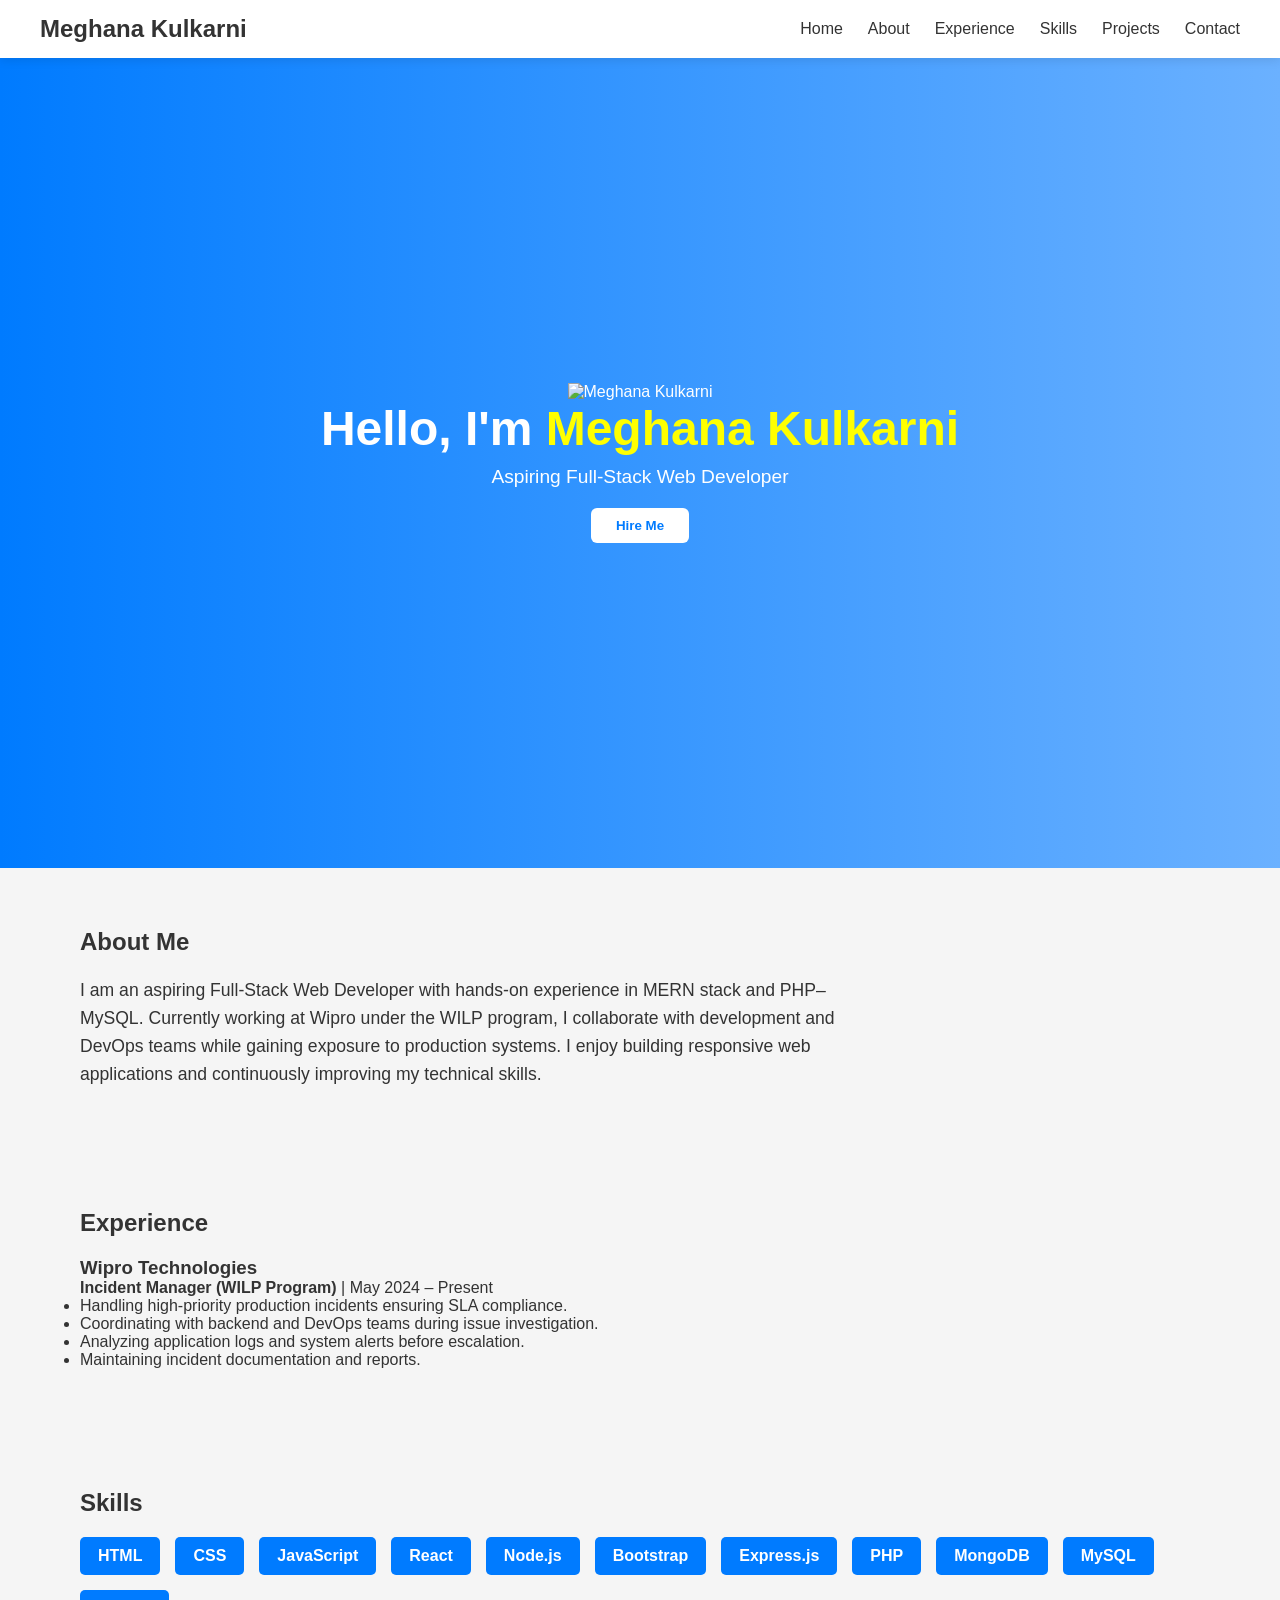
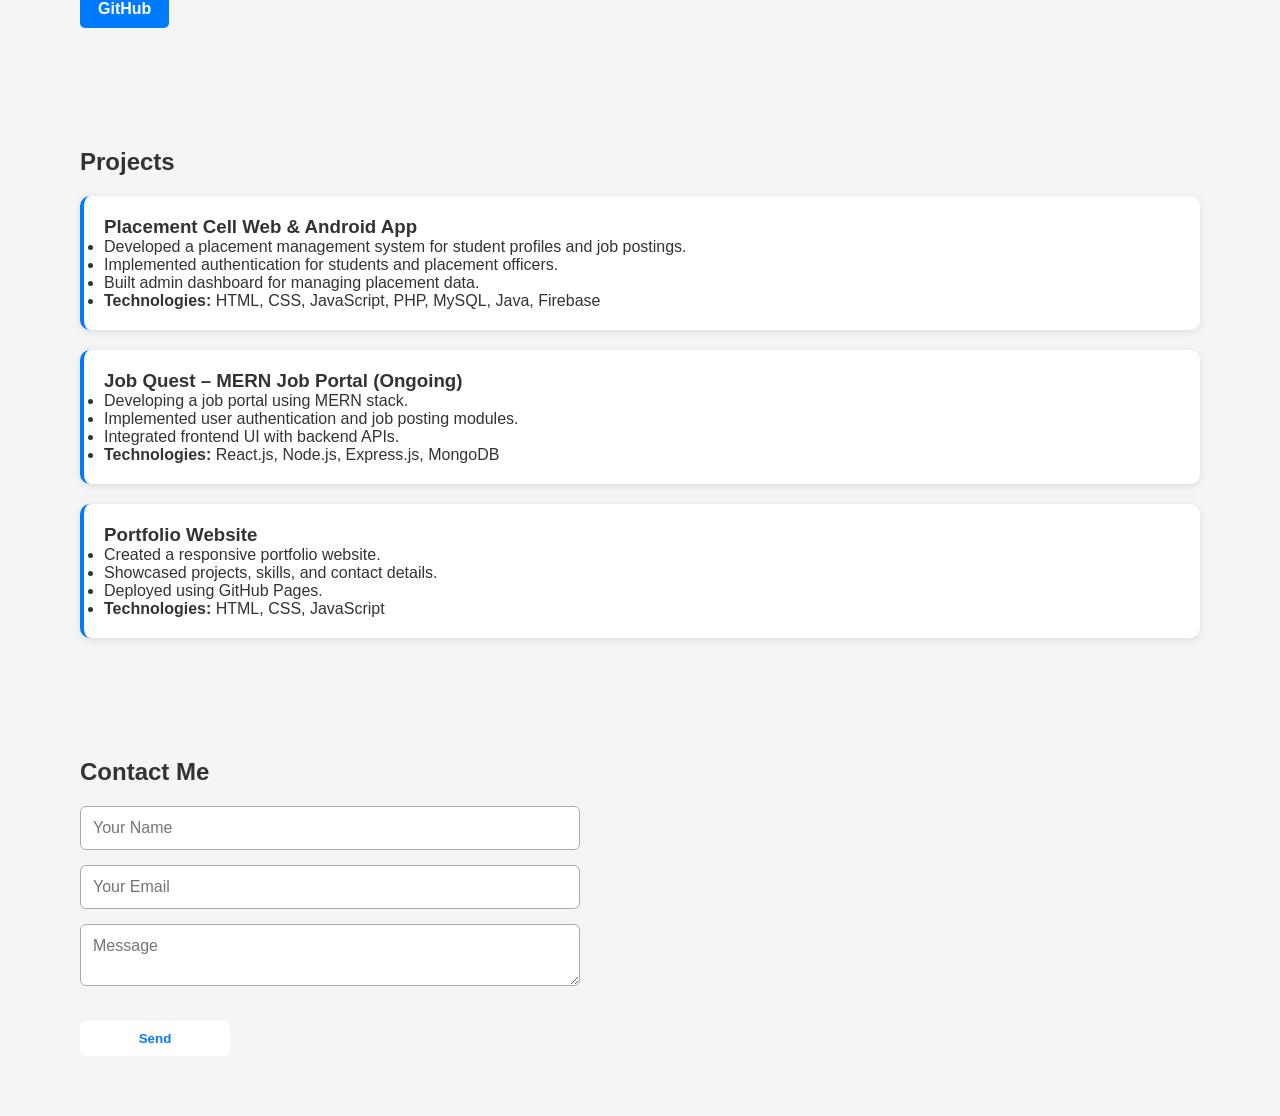
==== index.html @ c201db67 "Update index.html" ====
<!DOCTYPE html>
<html lang="en">
<head>
    <meta charset="UTF-8">
    <title>Meghana Kulkarni | Portfolio</title>
    <meta name="viewport" content="width=device-width, initial-scale=1.0">
    <link rel="stylesheet" href="style.css">
</head>
<body>

<!-- Navbar -->
<header>
    <nav>
        <h2 class="logo">Meghana Kulkarni</h2>
        <ul>
            <li><a href="#home">Home</a></li>
            <li><a href="#about">About</a></li>
            <li><a href="#experience">Experience</a></li>
            <li><a href="#skills">Skills</a></li>
            <li><a href="#projects">Projects</a></li>
            <li><a href="#contact">Contact</a></li>
        </ul>
    </nav>
</header>

<!-- Hero Section -->
<section id="home" class="hero">
    <div class="hero-content">
        <img src="profile.jpg" alt="Meghana Kulkarni" class="profile-pic">
        <h1>Hello, I'm <span class="highlight">Meghana Kulkarni</span></h1>
        <p class="subtitle">Aspiring Full-Stack Web Developer</p>
        <button class="btn" onclick="scrollToSection('contact')">Hire Me</button>
    </div>
</section>

<!-- About -->
<section id="about" class="about">
    <h2>About Me</h2>
    <p>
        I am an aspiring Full-Stack Web Developer with hands-on experience in MERN stack and PHP–MySQL.
        Currently working at Wipro under the WILP program, I collaborate with development and DevOps teams
        while gaining exposure to production systems. I enjoy building responsive web applications and
        continuously improving my technical skills.
    </p>
</section>

<!-- Experience -->
<section id="experience" class="experience">
    <h2>Experience</h2>
    <div class="experience-card">
        <h3>Wipro Technologies</h3>
        <p><strong>Incident Manager (WILP Program)</strong> | May 2024 – Present</p>
        <ul>
            <li>Handling high-priority production incidents ensuring SLA compliance.</li>
            <li>Coordinating with backend and DevOps teams during issue investigation.</li>
            <li>Analyzing application logs and system alerts before escalation.</li>
            <li>Maintaining incident documentation and reports.</li>
        </ul>
    </div>
</section>

<!-- Skills -->
<section id="skills" class="skills">
    <h2>Skills</h2>
    <div class="skill-box">
        <div class="skill">HTML</div>
        <div class="skill">CSS</div>
        <div class="skill">JavaScript</div>
        <div class="skill">React</div>
        <div class="skill">Node.js</div>
        <div class="skill">Bootstrap</div>
        <div class="skill">Express.js</div>
        <div class="skill">PHP</div>
        <div class="skill">MongoDB</div>
        <div class="skill">MySQL</div>
        <div class="skill">GitHub</div>
    </div>
</section>

<!-- Projects -->
<section id="projects" class="projects">
    <h2>Projects</h2>

    <div class="project-card">
        <h3>Placement Cell Web & Android App</h3>
        <ul>
            <li>Developed a placement management system for student profiles and job postings.</li>
            <li>Implemented authentication for students and placement officers.</li>
            <li>Built admin dashboard for managing placement data.</li>
            <li><strong>Technologies:</strong> HTML, CSS, JavaScript, PHP, MySQL, Java, Firebase</li>
        </ul>
    </div>

    <div class="project-card">
        <h3>Job Quest – MERN Job Portal (Ongoing)</h3>
        <ul>
            <li>Developing a job portal using MERN stack.</li>
            <li>Implemented user authentication and job posting modules.</li>
            <li>Integrated frontend UI with backend APIs.</li>
            <li><strong>Technologies:</strong> React.js, Node.js, Express.js, MongoDB</li>
        </ul>
    </div>

    <div class="project-card">
        <h3>Portfolio Website</h3>
        <ul>
            <li>Created a responsive portfolio website.</li>
            <li>Showcased projects, skills, and contact details.</li>
            <li>Deployed using GitHub Pages.</li>
            <li><strong>Technologies:</strong> HTML, CSS, JavaScript</li>
        </ul>
    </div>
</section>

<!-- Contact -->
<section id="contact" class="contact">
    <h2>Contact Me</h2>
    <form>
        <input type="text" placeholder="Your Name" required>
        <input type="email" placeholder="Your Email" required>
        <textarea placeholder="Message" required></textarea>
        <button type="submit" class="btn">Send</button>
    </form>
</section>

<script src="script.js"></script>
</body>
</html>
---- style.css ----
* {
    margin: 0;
    padding: 0;
    box-sizing: border-box;
    font-family: "Poppins", sans-serif;
}

body {
    background: #f5f5f5;
    color: #333;
}

/* Navbar */
header {
    background: #fff;
    padding: 15px 40px;
    box-shadow: 0 2px 10px rgba(0,0,0,0.1);
    position: sticky;
    top: 0;
    z-index: 100;
}

nav {
    display: flex;
    justify-content: space-between;
    align-items: center;
}

nav ul {
    list-style: none;
    display: flex;
    gap: 25px;
}

nav a {
    text-decoration: none;
    font-weight: 500;
    color: #333;
}

/* Mobile Navbar */
nav ul.mobile {
    display: none;
}

/* Hero Section */
.hero {
    height: 90vh;
    display: flex;
    flex-direction: column;
    justify-content: center;
    align-items: center;
    background: linear-gradient(to right, #007bff, #6bb1ff);
    color: white;
    text-align: center;
    padding: 20px;
}

.hero h1 {
    font-size: 3rem;
}

.highlight {
    color: yellow;
}

.subtitle {
    font-size: 1.2rem;
    margin-top: 10px;
}

.btn {
    background: #fff;
    color: #007bff;
    padding: 10px 25px;
    border-radius: 6px;
    margin-top: 20px;
    border: none;
    cursor: pointer;
    font-weight: bold;
}

/* Sections */
section {
    padding: 60px 80px;
}

section h2 {
    margin-bottom: 20px;
}

/* About */
.about p {
    max-width: 800px;
    font-size: 1.1rem;
    line-height: 1.6;
}

/* Skills */
.skill-box {
    display: flex;
    gap: 15px;
    flex-wrap: wrap;
}

.skill {
    background: #007bff;
    color: white;
    padding: 10px 18px;
    border-radius: 5px;
    font-weight: 600;
}

/* Projects */
.project-card {
    background: white;
    padding: 20px;
    margin-top: 20px;
    border-left: 4px solid #007bff;
    border-radius: 10px;
    box-shadow: 0 2px 8px rgba(0,0,0,0.1);
    font-size: 1rem;
}

.project-card pre {
    white-space: pre-wrap;
    font-size: 1rem;
}

/* Contact Form */
.contact form {
    display: flex;
    flex-direction: column;
    gap: 15px;
    max-width: 500px;
}

.contact input, .contact textarea {
    padding: 12px;
    border: 1px solid #aaa;
    border-radius: 6px;
    font-size: 1rem;
}

.contact .btn {
    width: 150px;
}

/* -------------------------------------------------- */
/* 🔥 RESPONSIVE DESIGN SECTION */
/* -------------------------------------------------- */

/* Tablets (max width: 992px) */
@media (max-width: 992px) {
    nav ul {
        gap: 15px;
    }

    section {
        padding: 40px 40px;
    }

    .hero h1 {
        font-size: 2.5rem;
    }

    .hero {
        height: 70vh;
    }
}

/* Mobile (max width: 768px) */
@media (max-width: 768px) {

    header {
        padding: 10px 20px;
    }

    nav ul {
        display: none; /* Hide desktop menu */
    }

    /* Mobile Menu Button */
    nav::after {
        content: "☰";
        font-size: 28px;
        cursor: pointer;
    }

    .hero h1 {
        font-size: 2.2rem;
    }

    .subtitle {
        font-size: 1rem;
    }

    section {
        padding: 40px 25px;
    }

    .project-card {
        font-size: 0.95rem;
    }

    .project-card pre {
        font-size: 0.9rem;
    }
}

/* Very Small Mobiles (max width: 480px) */
@media (max-width: 480px) {

    .hero h1 {
        font-size: 1.8rem;
    }

    .btn {
        padding: 8px 18px;
    }

    .skill {
        padding: 8px 14px;
    }

    .about p {
        font-size: 1rem;
    }
}
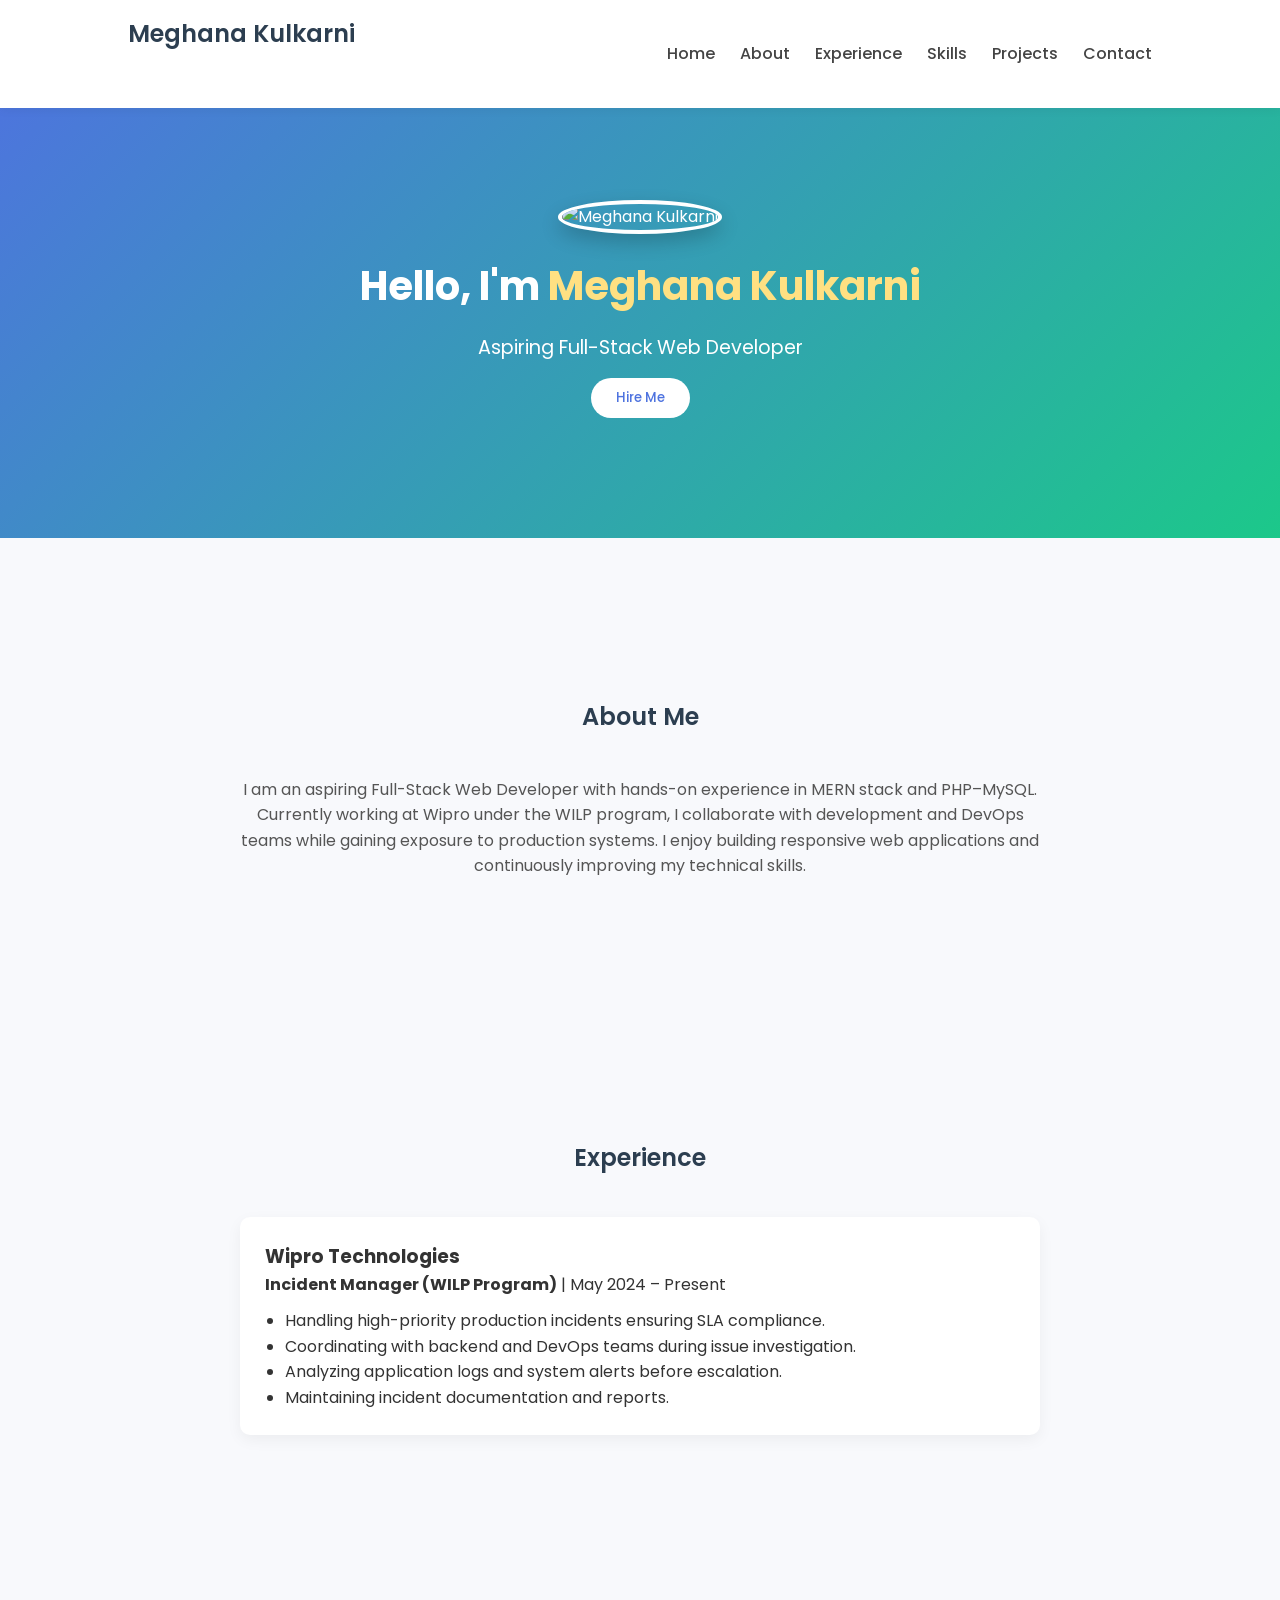
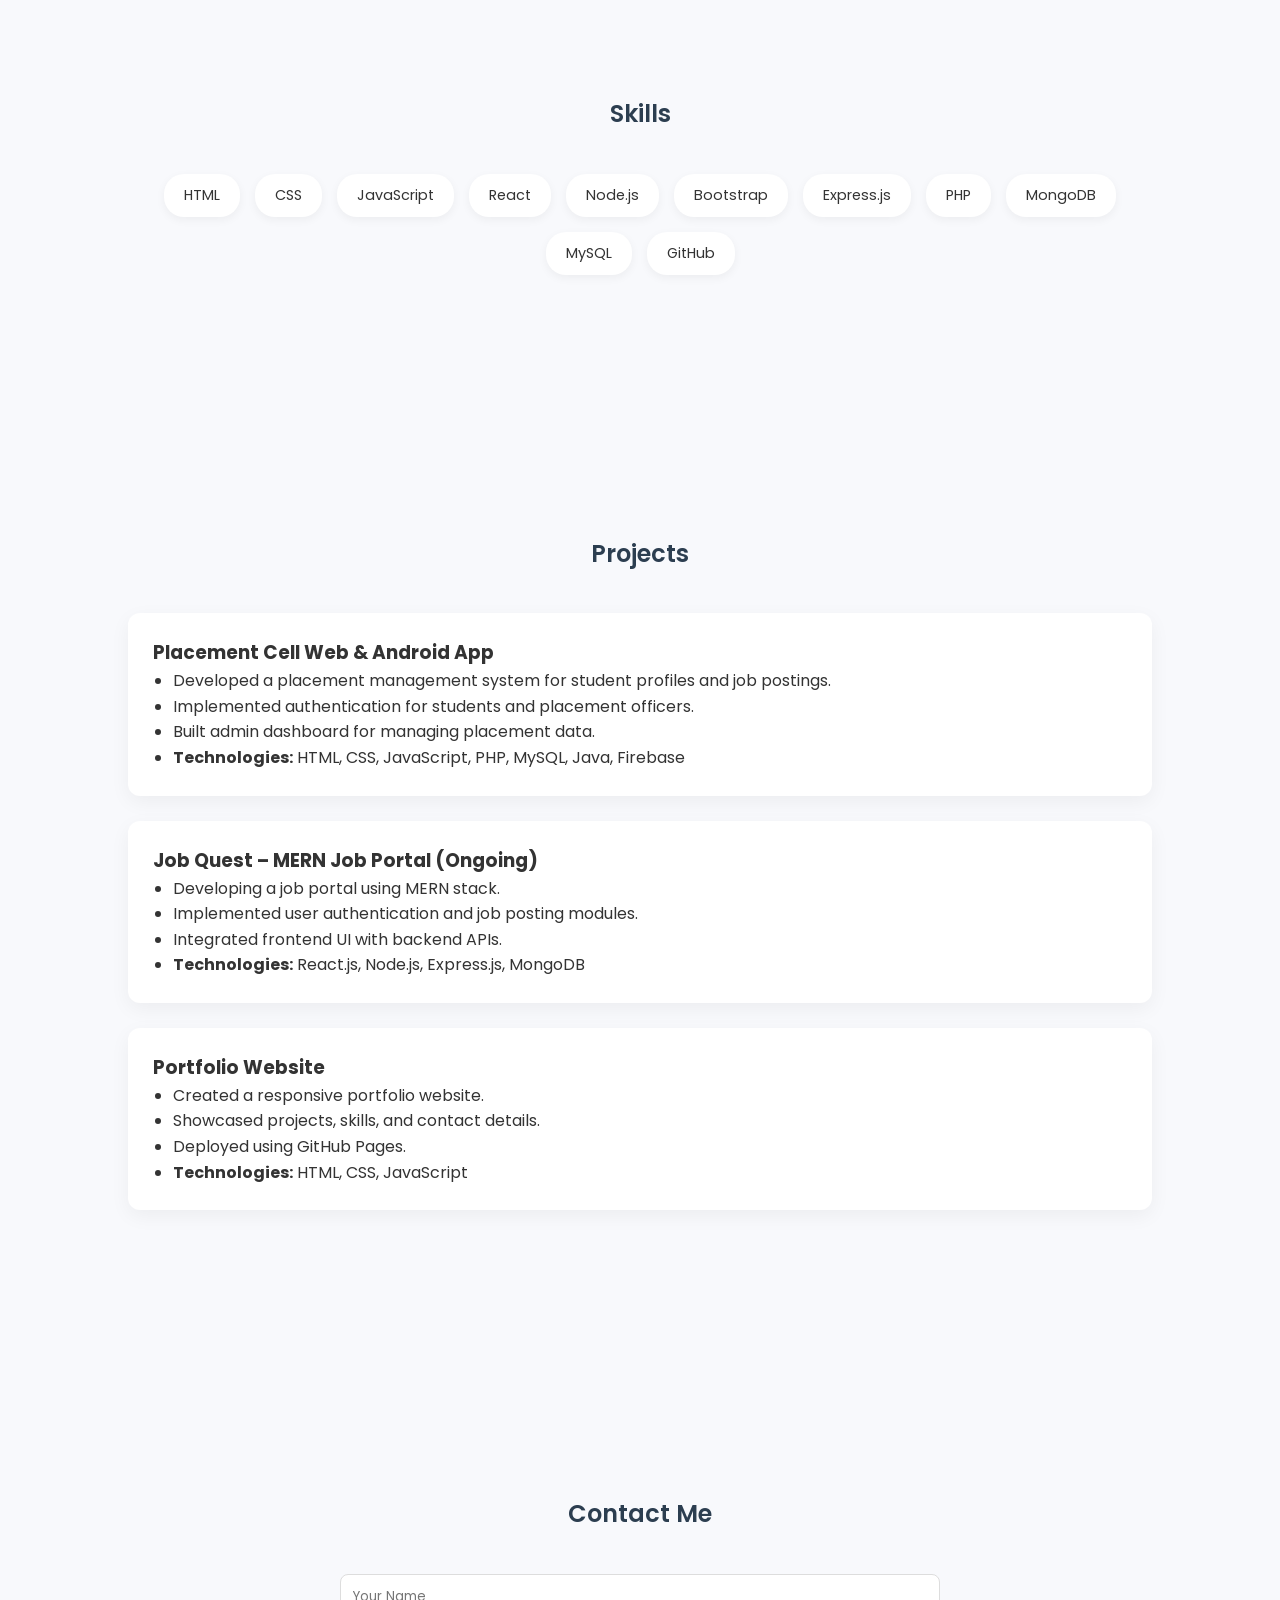
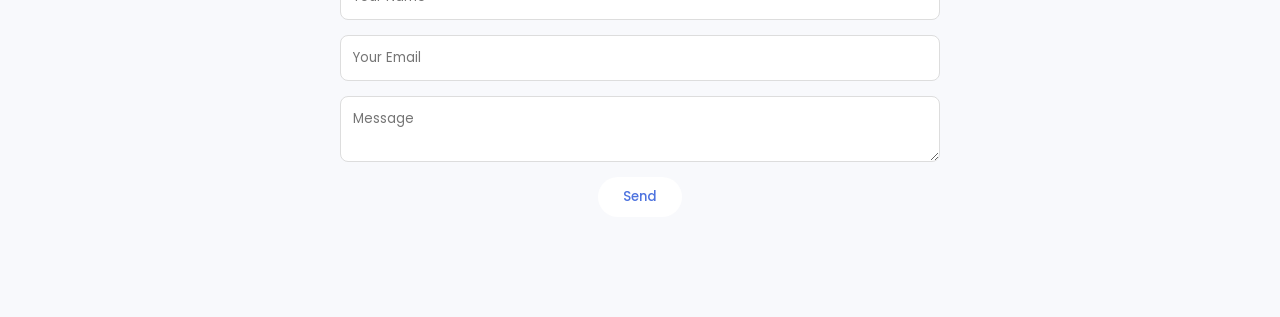
==== commit ed053bef: "Update index.html" ====
--- a/index.html
+++ b/index.html
@@ -26,7 +26,7 @@
 <!-- Hero Section -->
 <section id="home" class="hero">
     <div class="hero-content">
-        <img src="profile.jpg" alt="Meghana Kulkarni" class="profile-pic">
+        <img src="file:///C:/Users/Admin/OneDrive/Desktop/Desktop/MEGHANA/resumephoto.jpeg" alt="Meghana Kulkarni" class="profile-pic">
         <h1>Hello, I'm <span class="highlight">Meghana Kulkarni</span></h1>
         <p class="subtitle">Aspiring Full-Stack Web Developer</p>
         <button class="btn" onclick="scrollToSection('contact')">Hire Me</button>
@@ -126,3 +126,4 @@
 <script src="script.js"></script>
 </body>
 </html>
+
--- a/style.css
+++ b/style.css
@@ -1,29 +1,40 @@
+/* Google Font */
+@import url('https://fonts.googleapis.com/css2?family=Poppins:wght@300;400;500;600&display=swap');
+
 * {
     margin: 0;
     padding: 0;
     box-sizing: border-box;
-    font-family: "Poppins", sans-serif;
+    scroll-behavior: smooth;
+    font-family: 'Poppins', sans-serif;
 }
 
 body {
-    background: #f5f5f5;
+    background-color: #f8f9fc;
     color: #333;
+    line-height: 1.6;
 }
 
 /* Navbar */
 header {
-    background: #fff;
-    padding: 15px 40px;
-    box-shadow: 0 2px 10px rgba(0,0,0,0.1);
-    position: sticky;
+    position: fixed;
+    width: 100%;
     top: 0;
-    z-index: 100;
+    background: #ffffff;
+    box-shadow: 0 2px 10px rgba(0,0,0,0.05);
+    z-index: 1000;
 }
 
 nav {
     display: flex;
     justify-content: space-between;
     align-items: center;
+    padding: 15px 10%;
+}
+
+.logo {
+    font-weight: 600;
+    color: #2c3e50;
 }
 
 nav ul {
@@ -32,198 +43,187 @@
     gap: 25px;
 }
 
-nav a {
+nav ul li a {
     text-decoration: none;
+    color: #444;
     font-weight: 500;
-    color: #333;
-}
-
-/* Mobile Navbar */
-nav ul.mobile {
-    display: none;
-}
-
-/* Hero Section */
-.hero {
-    height: 90vh;
-    display: flex;
-    flex-direction: column;
-    justify-content: center;
-    align-items: center;
-    background: linear-gradient(to right, #007bff, #6bb1ff);
-    color: white;
-    text-align: center;
-    padding: 20px;
-}
-
-.hero h1 {
-    font-size: 3rem;
-}
-
-.highlight {
-    color: yellow;
-}
-
-.subtitle {
-    font-size: 1.2rem;
-    margin-top: 10px;
-}
-
-.btn {
-    background: #fff;
-    color: #007bff;
-    padding: 10px 25px;
-    border-radius: 6px;
-    margin-top: 20px;
-    border: none;
-    cursor: pointer;
-    font-weight: bold;
+    transition: 0.3s ease;
+}
+
+nav ul li a:hover {
+    color: #4e73df;
 }
 
 /* Sections */
 section {
-    padding: 60px 80px;
-}
-
-section h2 {
+    padding: 100px 10%;
+    margin-top: 60px;
+}
+
+h2 {
+    text-align: center;
+    margin-bottom: 40px;
+    font-weight: 600;
+    color: #2c3e50;
+}
+
+/* Hero */
+.hero {
+    text-align: center;
+    background: linear-gradient(135deg, #4e73df, #1cc88a);
+    color: white;
+    padding-top: 140px;
+    padding-bottom: 120px;
+}
+
+.profile-pic {
+    width: 160px;
+    height: 160px;
+    border-radius: 50%;
+    object-fit: cover;
     margin-bottom: 20px;
+    border: 4px solid white;
+    box-shadow: 0 8px 20px rgba(0,0,0,0.2);
+}
+
+.hero h1 {
+    font-size: 2.5rem;
+}
+
+.highlight {
+    color: #ffe082;
+}
+
+.subtitle {
+    margin: 15px 0;
+    font-size: 1.2rem;
+}
+
+.btn {
+    background: white;
+    color: #4e73df;
+    padding: 10px 25px;
+    border: none;
+    border-radius: 30px;
+    font-weight: 500;
+    cursor: pointer;
+    transition: 0.3s ease;
+}
+
+.btn:hover {
+    background: #2c3e50;
+    color: white;
 }
 
 /* About */
 .about p {
     max-width: 800px;
-    font-size: 1.1rem;
-    line-height: 1.6;
+    margin: auto;
+    text-align: center;
+    font-size: 1rem;
+    color: #555;
+}
+
+/* Experience */
+.experience-card {
+    background: white;
+    padding: 25px;
+    border-radius: 10px;
+    box-shadow: 0 5px 15px rgba(0,0,0,0.05);
+    max-width: 800px;
+    margin: auto;
+}
+
+.experience-card ul {
+    margin-top: 10px;
+    padding-left: 20px;
 }
 
 /* Skills */
 .skill-box {
     display: flex;
+    flex-wrap: wrap;
+    justify-content: center;
     gap: 15px;
-    flex-wrap: wrap;
 }
 
 .skill {
-    background: #007bff;
+    background: white;
+    padding: 10px 20px;
+    border-radius: 20px;
+    font-size: 0.9rem;
+    box-shadow: 0 3px 10px rgba(0,0,0,0.05);
+    transition: 0.3s ease;
+}
+
+.skill:hover {
+    background: #4e73df;
     color: white;
-    padding: 10px 18px;
-    border-radius: 5px;
-    font-weight: 600;
 }
 
 /* Projects */
 .project-card {
     background: white;
-    padding: 20px;
-    margin-top: 20px;
-    border-left: 4px solid #007bff;
-    border-radius: 10px;
-    box-shadow: 0 2px 8px rgba(0,0,0,0.1);
-    font-size: 1rem;
-}
-
-.project-card pre {
-    white-space: pre-wrap;
-    font-size: 1rem;
-}
-
-/* Contact Form */
+    padding: 25px;
+    margin-bottom: 25px;
+    border-radius: 12px;
+    box-shadow: 0 6px 20px rgba(0,0,0,0.05);
+    transition: 0.3s ease;
+}
+
+.project-card:hover {
+    transform: translateY(-5px);
+    box-shadow: 0 10px 25px rgba(0,0,0,0.1);
+}
+
+.project-card ul {
+    padding-left: 20px;
+}
+
+/* Contact */
 .contact form {
+    max-width: 600px;
+    margin: auto;
     display: flex;
     flex-direction: column;
     gap: 15px;
-    max-width: 500px;
-}
-
-.contact input, .contact textarea {
+}
+
+.contact input,
+.contact textarea {
     padding: 12px;
-    border: 1px solid #aaa;
-    border-radius: 6px;
-    font-size: 1rem;
-}
-
-.contact .btn {
-    width: 150px;
-}
-
-/* -------------------------------------------------- */
-/* 🔥 RESPONSIVE DESIGN SECTION */
-/* -------------------------------------------------- */
-
-/* Tablets (max width: 992px) */
-@media (max-width: 992px) {
+    border-radius: 8px;
+    border: 1px solid #ddd;
+    outline: none;
+    transition: 0.3s ease;
+}
+
+.contact input:focus,
+.contact textarea:focus {
+    border-color: #4e73df;
+}
+
+.contact button {
+    align-self: center;
+}
+
+/* Responsive */
+@media (max-width: 768px) {
+    nav {
+        flex-direction: column;
+        gap: 10px;
+    }
+
     nav ul {
-        gap: 15px;
-    }
-
-    section {
-        padding: 40px 40px;
-    }
-
-    .hero h1 {
-        font-size: 2.5rem;
-    }
-
-    .hero {
-        height: 70vh;
-    }
-}
-
-/* Mobile (max width: 768px) */
-@media (max-width: 768px) {
-
-    header {
-        padding: 10px 20px;
-    }
-
-    nav ul {
-        display: none; /* Hide desktop menu */
-    }
-
-    /* Mobile Menu Button */
-    nav::after {
-        content: "☰";
-        font-size: 28px;
-        cursor: pointer;
-    }
-
-    .hero h1 {
-        font-size: 2.2rem;
-    }
-
-    .subtitle {
-        font-size: 1rem;
-    }
-
-    section {
-        padding: 40px 25px;
-    }
-
-    .project-card {
-        font-size: 0.95rem;
-    }
-
-    .project-card pre {
-        font-size: 0.9rem;
-    }
-}
-
-/* Very Small Mobiles (max width: 480px) */
-@media (max-width: 480px) {
+        flex-wrap: wrap;
+        justify-content: center;
+    }
 
     .hero h1 {
         font-size: 1.8rem;
     }
 
-    .btn {
-        padding: 8px 18px;
-    }
-
-    .skill {
-        padding: 8px 14px;
-    }
-
-    .about p {
-        font-size: 1rem;
-    }
-}
+    section {
+        padding: 80px 5%;
+    }
+}
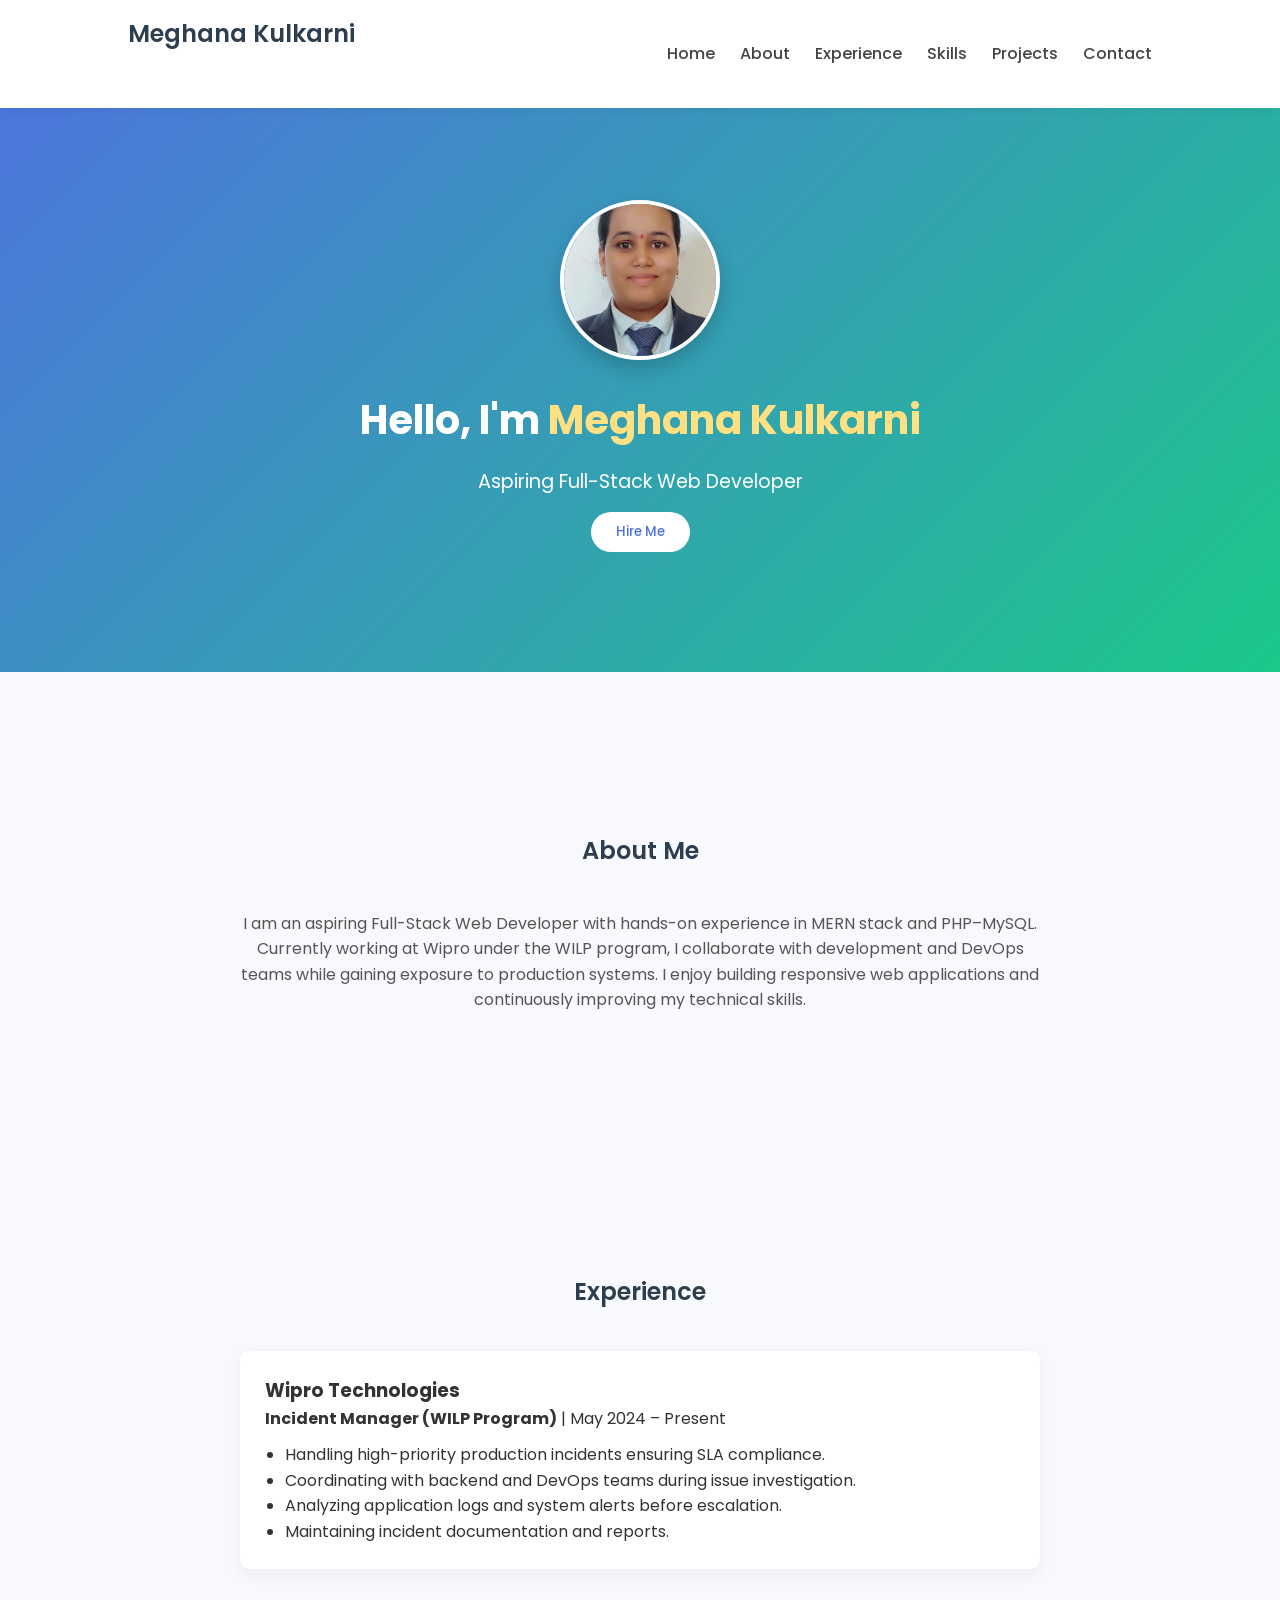
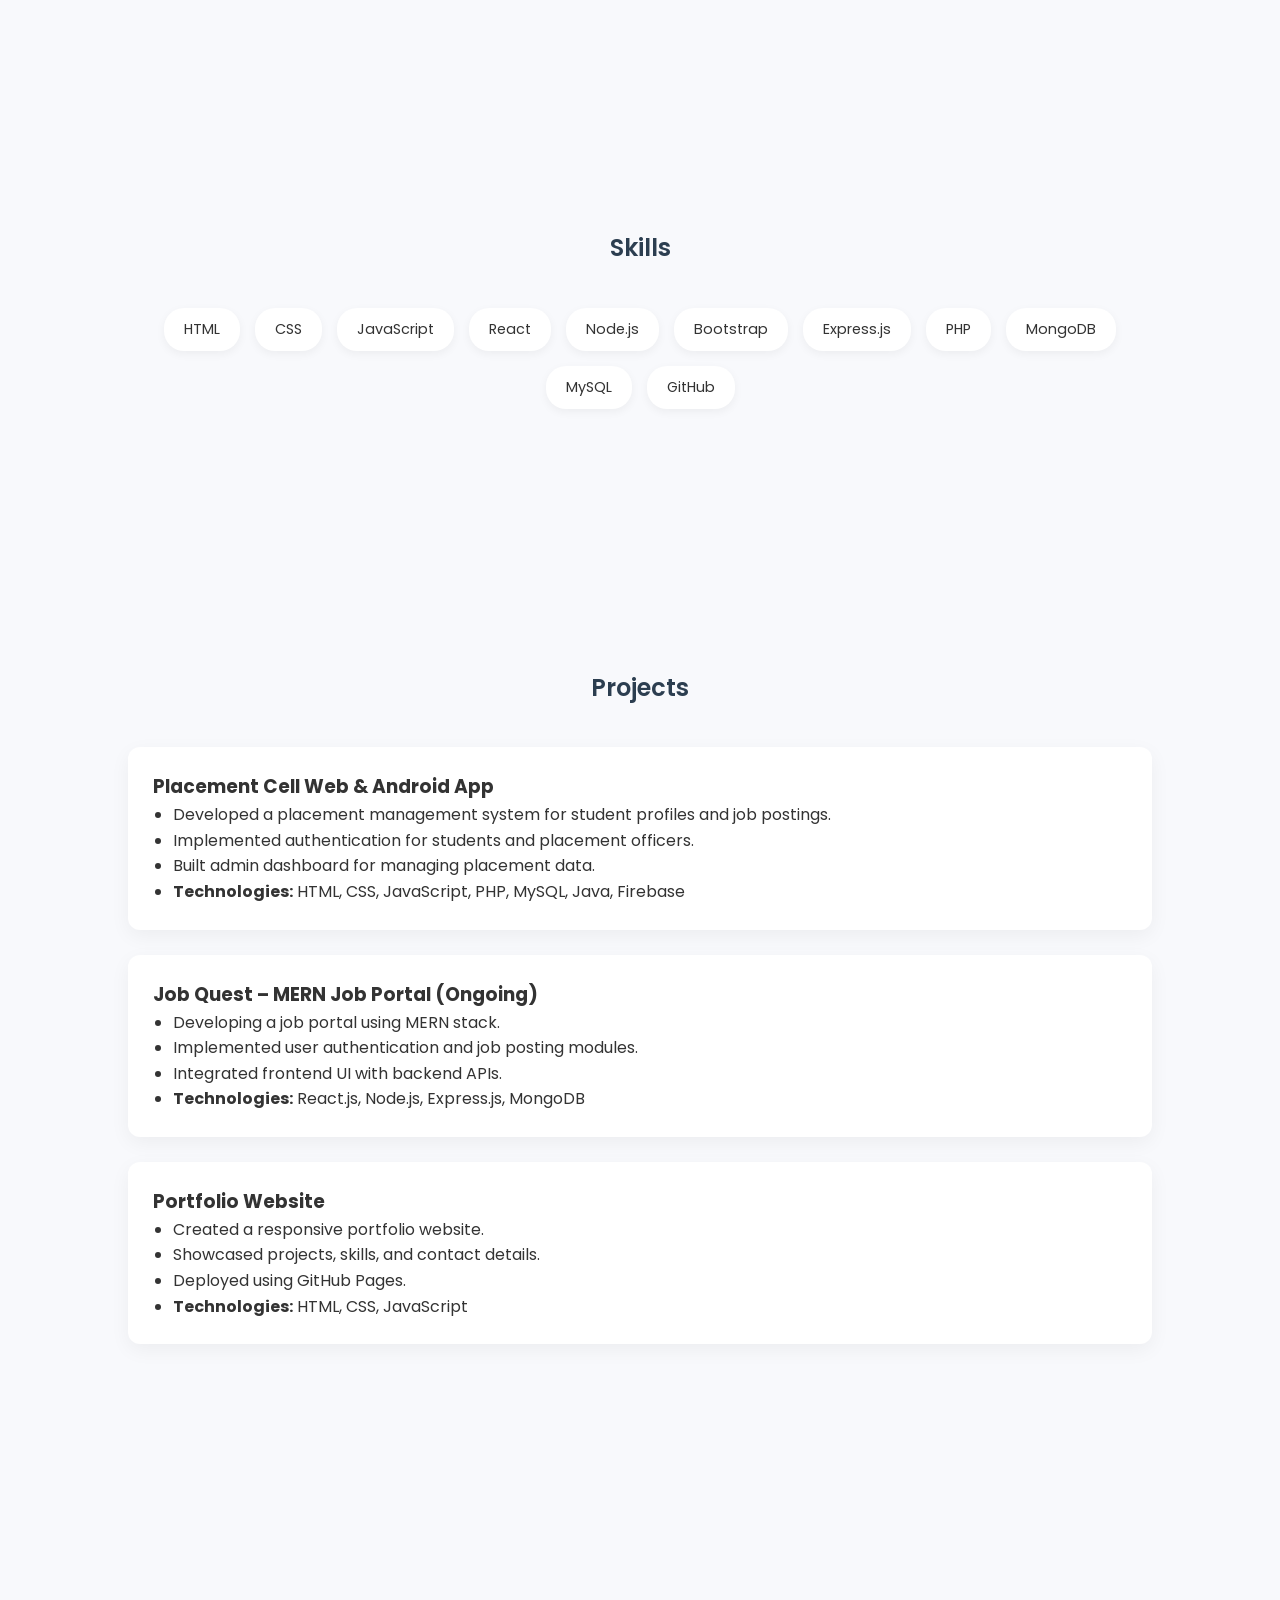
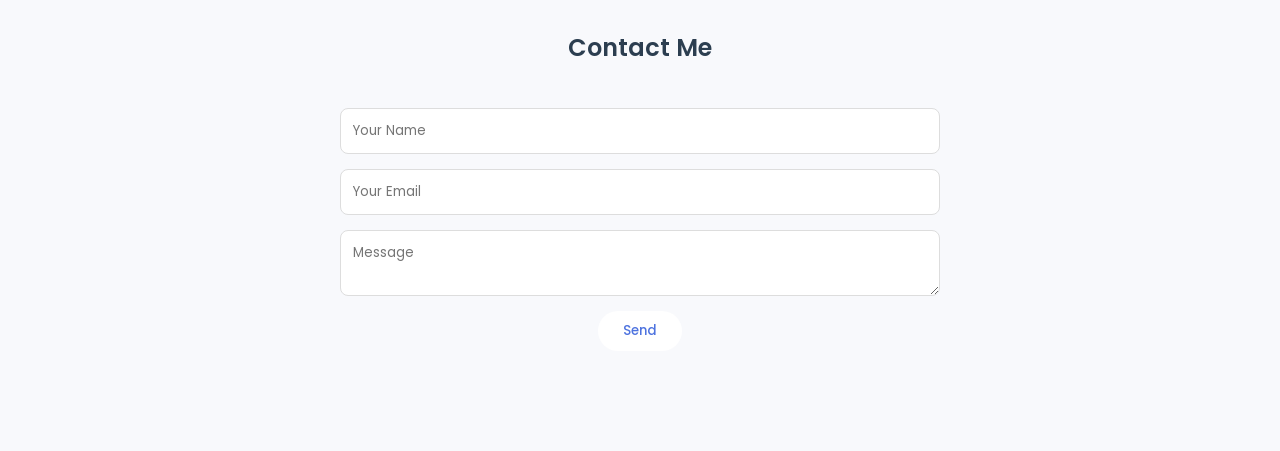
==== commit d4692c9c: "Update index.html" ====
--- a/index.html
+++ b/index.html
@@ -26,7 +26,7 @@
 <!-- Hero Section -->
 <section id="home" class="hero">
     <div class="hero-content">
-        <img src="file:///C:/Users/Admin/OneDrive/Desktop/Desktop/MEGHANA/resumephoto.jpeg" alt="Meghana Kulkarni" class="profile-pic">
+        <img src="resumephoto.jpeg" alt="Meghana Kulkarni" class="profile-pic">
         <h1>Hello, I'm <span class="highlight">Meghana Kulkarni</span></h1>
         <p class="subtitle">Aspiring Full-Stack Web Developer</p>
         <button class="btn" onclick="scrollToSection('contact')">Hire Me</button>
@@ -127,3 +127,4 @@
 </body>
 </html>
 
+
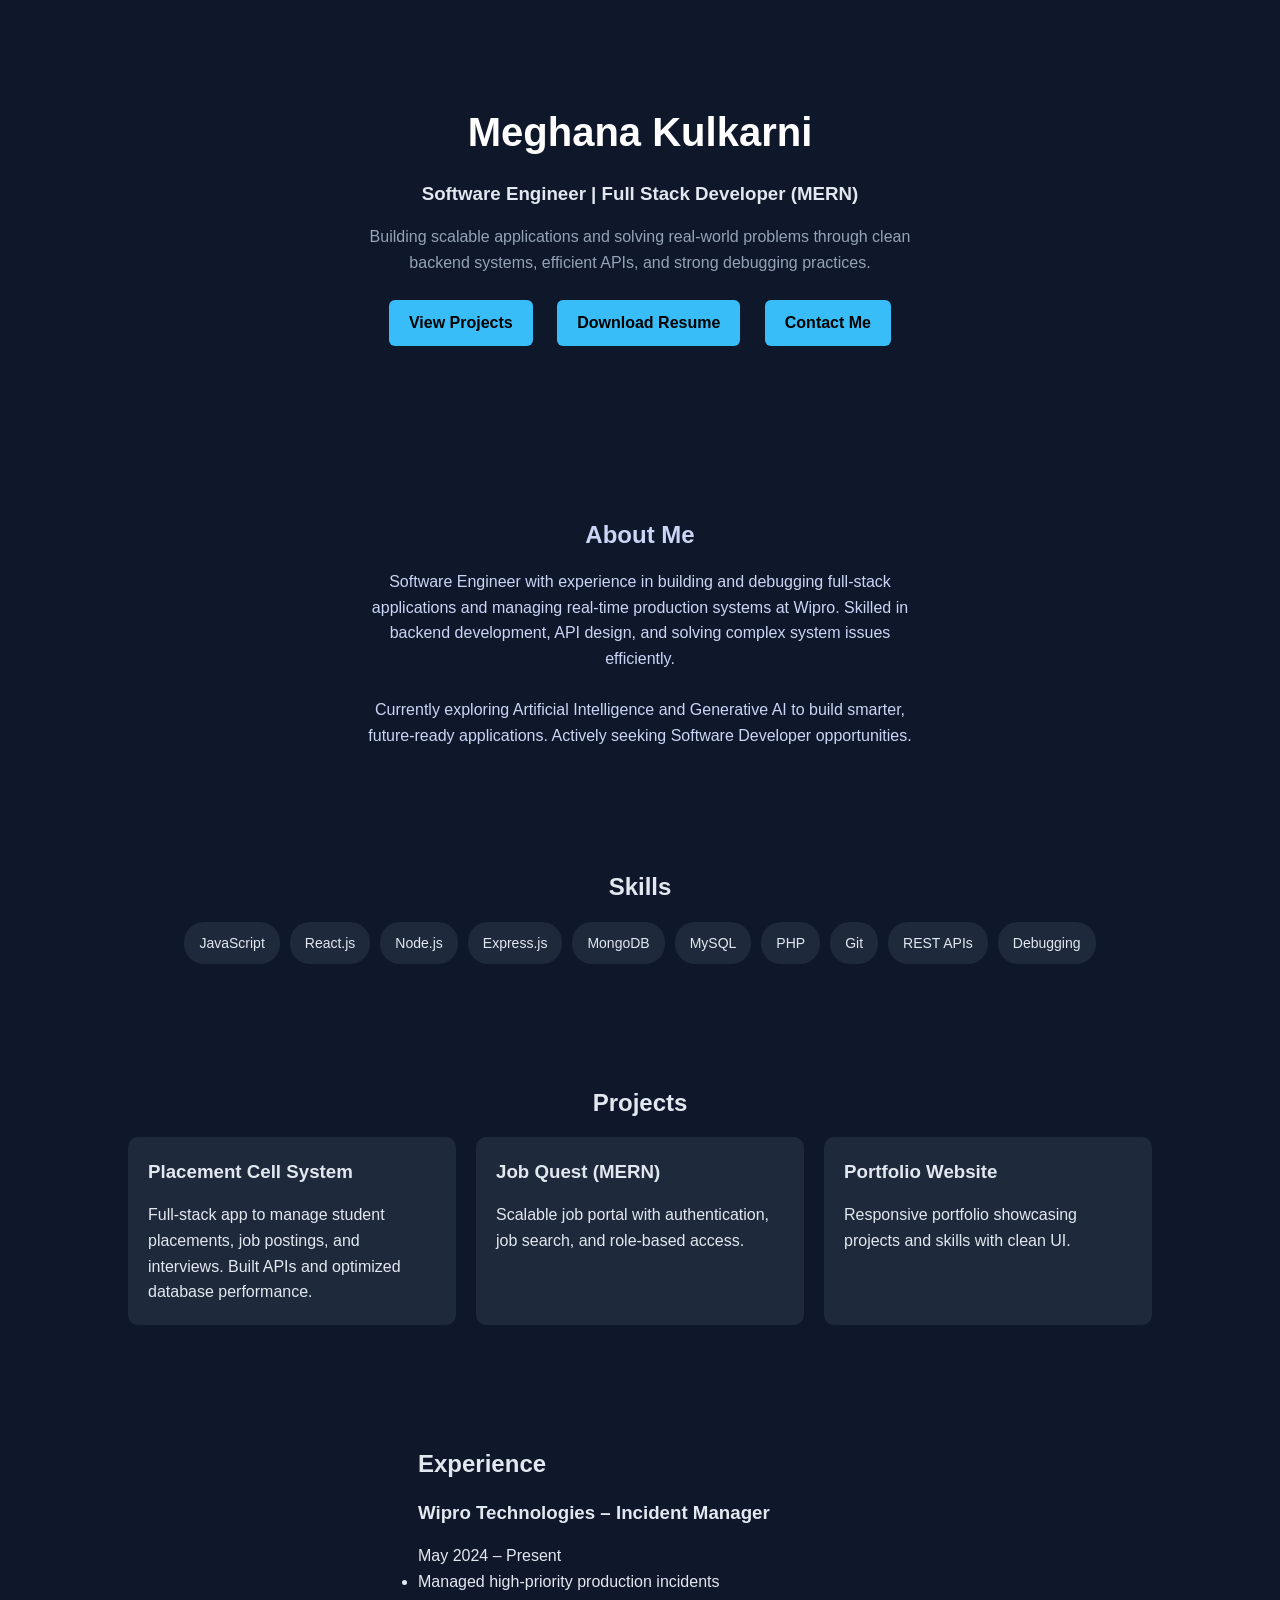
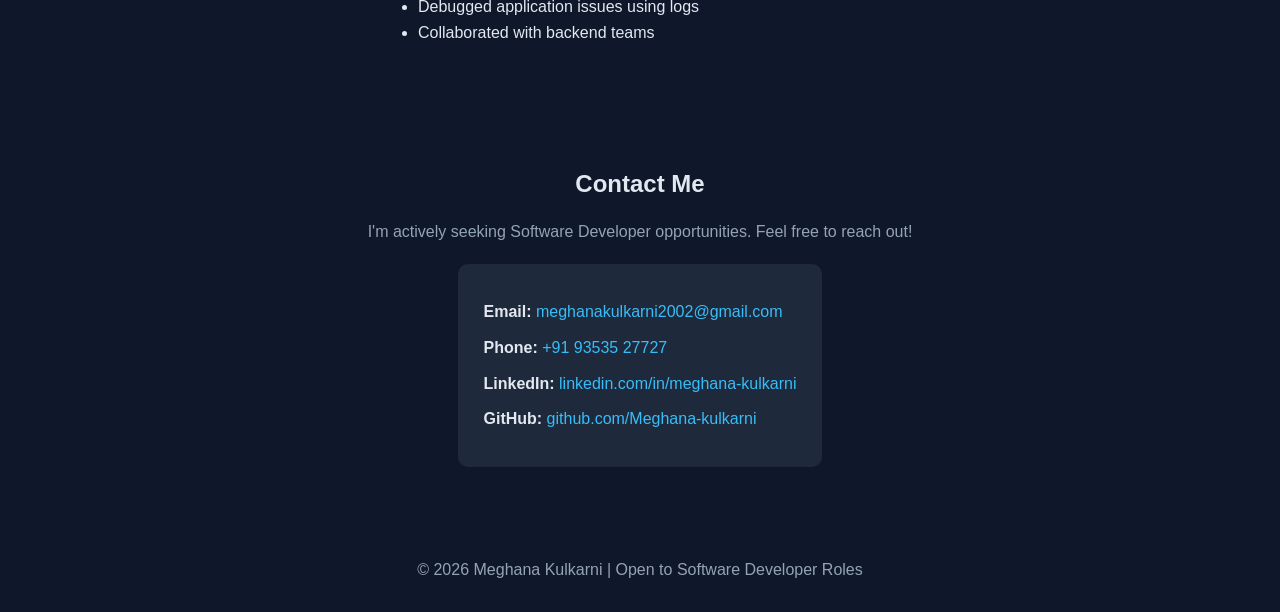
==== commit 4c06d436: "Update index.html" ====
--- a/index.html
+++ b/index.html
@@ -1,130 +1,270 @@
 <!DOCTYPE html>
 <html lang="en">
 <head>
-    <meta charset="UTF-8">
-    <title>Meghana Kulkarni | Portfolio</title>
-    <meta name="viewport" content="width=device-width, initial-scale=1.0">
-    <link rel="stylesheet" href="style.css">
+  <meta charset="UTF-8">
+  <meta name="viewport" content="width=device-width, initial-scale=1.0">
+  <title>Meghana Kulkarni | Software Engineer</title>
+
+  <style>
+.contact-box {
+  background: #1e293b;
+  padding: 25px;
+  border-radius: 10px;
+  display: inline-block;
+  text-align: left;
+}
+
+.contact-box p {
+  margin: 10px 0;
+}
+
+.contact-box a {
+  color: #38bdf8;
+}
+
+.contact-box a:hover {
+  text-decoration: underline;
+}
+    * {
+      margin: 0;
+      padding: 0;
+      box-sizing: border-box;
+      font-family: 'Segoe UI', sans-serif;
+    }
+
+    body {
+      background: #0f172a;
+      color: #e2e8f0;
+      line-height: 1.6;
+    }
+
+    a {
+      text-decoration: none;
+      color: #38bdf8;
+    }
+
+    section {
+      padding: 60px 10%;
+    }
+
+    h1, h2, h3 {
+      margin-bottom: 15px;
+    }
+
+    /* HERO */
+    .hero {
+      text-align: center;
+      padding: 100px 10%;
+    }
+
+    .hero h1 {
+      font-size: 2.5rem;
+      color: #ffffff;
+    }
+
+    .hero p {
+      max-width: 600px;
+      margin: 15px auto;
+      color: #94a3b8;
+    }
+
+    .btn {
+      display: inline-block;
+      margin: 10px;
+      padding: 10px 20px;
+      border-radius: 6px;
+      background: #38bdf8;
+      color: #000;
+      font-weight: bold;
+      transition: 0.3s;
+    }
+
+    .btn:hover {
+      background: #0ea5e9;
+    }
+
+    /* ABOUT */
+    .about {
+      max-width: 800px;
+      margin: auto;
+      text-align: center;
+      color: #cbd5f5;
+    }
+
+    /* SKILLS */
+    .skills {
+      display: flex;
+      flex-wrap: wrap;
+      justify-content: center;
+      gap: 10px;
+    }
+
+    .skill {
+      background: #1e293b;
+      padding: 10px 15px;
+      border-radius: 20px;
+      font-size: 14px;
+    }
+
+    /* PROJECTS */
+    .projects {
+      display: grid;
+      grid-template-columns: repeat(auto-fit, minmax(250px, 1fr));
+      gap: 20px;
+    }
+
+    .card {
+      background: #1e293b;
+      padding: 20px;
+      border-radius: 10px;
+      transition: 0.3s;
+    }
+
+    .card:hover {
+      transform: translateY(-5px);
+      background: #334155;
+    }
+
+    /* EXPERIENCE */
+    .experience {
+      max-width: 700px;
+      margin: auto;
+    }
+
+    /* FOOTER */
+    footer {
+      text-align: center;
+      padding: 30px;
+      color: #94a3b8;
+    }
+  </style>
 </head>
+
 <body>
 
-<!-- Navbar -->
-<header>
-    <nav>
-        <h2 class="logo">Meghana Kulkarni</h2>
-        <ul>
-            <li><a href="#home">Home</a></li>
-            <li><a href="#about">About</a></li>
-            <li><a href="#experience">Experience</a></li>
-            <li><a href="#skills">Skills</a></li>
-            <li><a href="#projects">Projects</a></li>
-            <li><a href="#contact">Contact</a></li>
-        </ul>
-    </nav>
-</header>
-
-<!-- Hero Section -->
-<section id="home" class="hero">
-    <div class="hero-content">
-        <img src="resumephoto.jpeg" alt="Meghana Kulkarni" class="profile-pic">
-        <h1>Hello, I'm <span class="highlight">Meghana Kulkarni</span></h1>
-        <p class="subtitle">Aspiring Full-Stack Web Developer</p>
-        <button class="btn" onclick="scrollToSection('contact')">Hire Me</button>
-    </div>
-</section>
-
-<!-- About -->
-<section id="about" class="about">
+  <!-- HERO -->
+
+  <section class="hero">
+    <h1>Meghana Kulkarni</h1>
+    <h3>Software Engineer | Full Stack Developer (MERN)</h3>
+    <p>
+      Building scalable applications and solving real-world problems through clean backend systems, efficient APIs, and strong debugging practices.
+    </p>
+
+    <a href="projects.html" class="btn">View Projects</a>
+    <a href="@meghana--resume.pdf" class="btn">Download Resume</a>
+    <a href="#contact" class="btn">Contact Me</a>
+  </section>
+
+  <!-- ABOUT -->
+  <section class="about">
     <h2>About Me</h2>
     <p>
-        I am an aspiring Full-Stack Web Developer with hands-on experience in MERN stack and PHP–MySQL.
-        Currently working at Wipro under the WILP program, I collaborate with development and DevOps teams
-        while gaining exposure to production systems. I enjoy building responsive web applications and
-        continuously improving my technical skills.
-    </p>
+      Software Engineer with experience in building and debugging full-stack applications and managing real-time production systems at Wipro. Skilled in backend development, API design, and solving complex system issues efficiently.
+      <br><br>
+      Currently exploring Artificial Intelligence and Generative AI to build smarter, future-ready applications. Actively seeking Software Developer opportunities.
+    </p>
+  </section>
+
+  <!-- SKILLS -->
+  <section>
+    <h2 style="text-align:center;">Skills</h2>
+    <div class="skills">
+      <div class="skill">JavaScript</div>
+      <div class="skill">React.js</div>
+      <div class="skill">Node.js</div>
+      <div class="skill">Express.js</div>
+      <div class="skill">MongoDB</div>
+      <div class="skill">MySQL</div>
+      <div class="skill">PHP</div>
+      <div class="skill">Git</div>
+      <div class="skill">REST APIs</div>
+      <div class="skill">Debugging</div>
+    </div>
+  </section>
+
+  <!-- PROJECTS -->
+  <section>
+    <h2 style="text-align:center;">Projects</h2>
+
+    <div class="projects">
+
+      <div class="card">
+        <h3>Placement Cell System</h3>
+        <p>
+          Full-stack app to manage student placements, job postings, and interviews. Built APIs and optimized database performance.
+        </p>
+      </div>
+
+      <div class="card">
+        <h3>Job Quest (MERN)</h3>
+        <p>
+          Scalable job portal with authentication, job search, and role-based access.
+        </p>
+      </div>
+
+      <div class="card">
+        <h3>Portfolio Website</h3>
+        <p>
+          Responsive portfolio showcasing projects and skills with clean UI.
+        </p>
+      </div>
+
+    </div>
+  </section>
+
+  <!-- EXPERIENCE -->
+  <section class="experience">
+    <h2>Experience</h2>
+    <h3>Wipro Technologies – Incident Manager</h3>
+    <p>May 2024 – Present</p>
+    <ul>
+      <li>Managed high-priority production incidents</li>
+      <li>Debugged application issues using logs</li>
+      <li>Collaborated with backend teams</li>
+    </ul>
+  </section>
+<section id="contact" style="padding:60px 10%; text-align:center;">
+
+  <h2>Contact Me</h2>
+  <p style="color:#94a3b8; margin-bottom:20px;">
+    I'm actively seeking Software Developer opportunities. Feel free to reach out!
+  </p>
+
+  <div class="contact-box">
+
+    <p><strong>Email:</strong> 
+      <a href="mailto:meghanakulkarni2002@gmail.com">
+        meghanakulkarni2002@gmail.com
+      </a>
+    </p>
+
+    <p><strong>Phone:</strong> 
+      <a href="tel:+919353527727">
+        +91 93535 27727
+      </a>
+    </p>
+
+    <p><strong>LinkedIn:</strong> 
+      <a href="https://linkedin.com/in/meghana-kulkarni" target="_blank">
+        linkedin.com/in/meghana-kulkarni
+      </a>
+    </p>
+
+    <p><strong>GitHub:</strong> 
+      <a href="https://github.com/Meghana-kulkarni" target="_blank">
+        github.com/Meghana-kulkarni
+      </a>
+    </p>
+
+  </div>
+
 </section>
 
-<!-- Experience -->
-<section id="experience" class="experience">
-    <h2>Experience</h2>
-    <div class="experience-card">
-        <h3>Wipro Technologies</h3>
-        <p><strong>Incident Manager (WILP Program)</strong> | May 2024 – Present</p>
-        <ul>
-            <li>Handling high-priority production incidents ensuring SLA compliance.</li>
-            <li>Coordinating with backend and DevOps teams during issue investigation.</li>
-            <li>Analyzing application logs and system alerts before escalation.</li>
-            <li>Maintaining incident documentation and reports.</li>
-        </ul>
-    </div>
-</section>
-
-<!-- Skills -->
-<section id="skills" class="skills">
-    <h2>Skills</h2>
-    <div class="skill-box">
-        <div class="skill">HTML</div>
-        <div class="skill">CSS</div>
-        <div class="skill">JavaScript</div>
-        <div class="skill">React</div>
-        <div class="skill">Node.js</div>
-        <div class="skill">Bootstrap</div>
-        <div class="skill">Express.js</div>
-        <div class="skill">PHP</div>
-        <div class="skill">MongoDB</div>
-        <div class="skill">MySQL</div>
-        <div class="skill">GitHub</div>
-    </div>
-</section>
-
-<!-- Projects -->
-<section id="projects" class="projects">
-    <h2>Projects</h2>
-
-    <div class="project-card">
-        <h3>Placement Cell Web & Android App</h3>
-        <ul>
-            <li>Developed a placement management system for student profiles and job postings.</li>
-            <li>Implemented authentication for students and placement officers.</li>
-            <li>Built admin dashboard for managing placement data.</li>
-            <li><strong>Technologies:</strong> HTML, CSS, JavaScript, PHP, MySQL, Java, Firebase</li>
-        </ul>
-    </div>
-
-    <div class="project-card">
-        <h3>Job Quest – MERN Job Portal (Ongoing)</h3>
-        <ul>
-            <li>Developing a job portal using MERN stack.</li>
-            <li>Implemented user authentication and job posting modules.</li>
-            <li>Integrated frontend UI with backend APIs.</li>
-            <li><strong>Technologies:</strong> React.js, Node.js, Express.js, MongoDB</li>
-        </ul>
-    </div>
-
-    <div class="project-card">
-        <h3>Portfolio Website</h3>
-        <ul>
-            <li>Created a responsive portfolio website.</li>
-            <li>Showcased projects, skills, and contact details.</li>
-            <li>Deployed using GitHub Pages.</li>
-            <li><strong>Technologies:</strong> HTML, CSS, JavaScript</li>
-        </ul>
-    </div>
-</section>
-
-<!-- Contact -->
-<section id="contact" class="contact">
-    <h2>Contact Me</h2>
-    <form>
-        <input type="text" placeholder="Your Name" required>
-        <input type="email" placeholder="Your Email" required>
-        <textarea placeholder="Message" required></textarea>
-        <button type="submit" class="btn">Send</button>
-    </form>
-</section>
-
-<script src="script.js"></script>
+  <!-- FOOTER -->
+  <footer>
+    <p>© 2026 Meghana Kulkarni | Open to Software Developer Roles</p>
+  </footer>
+
 </body>
 </html>
-
-
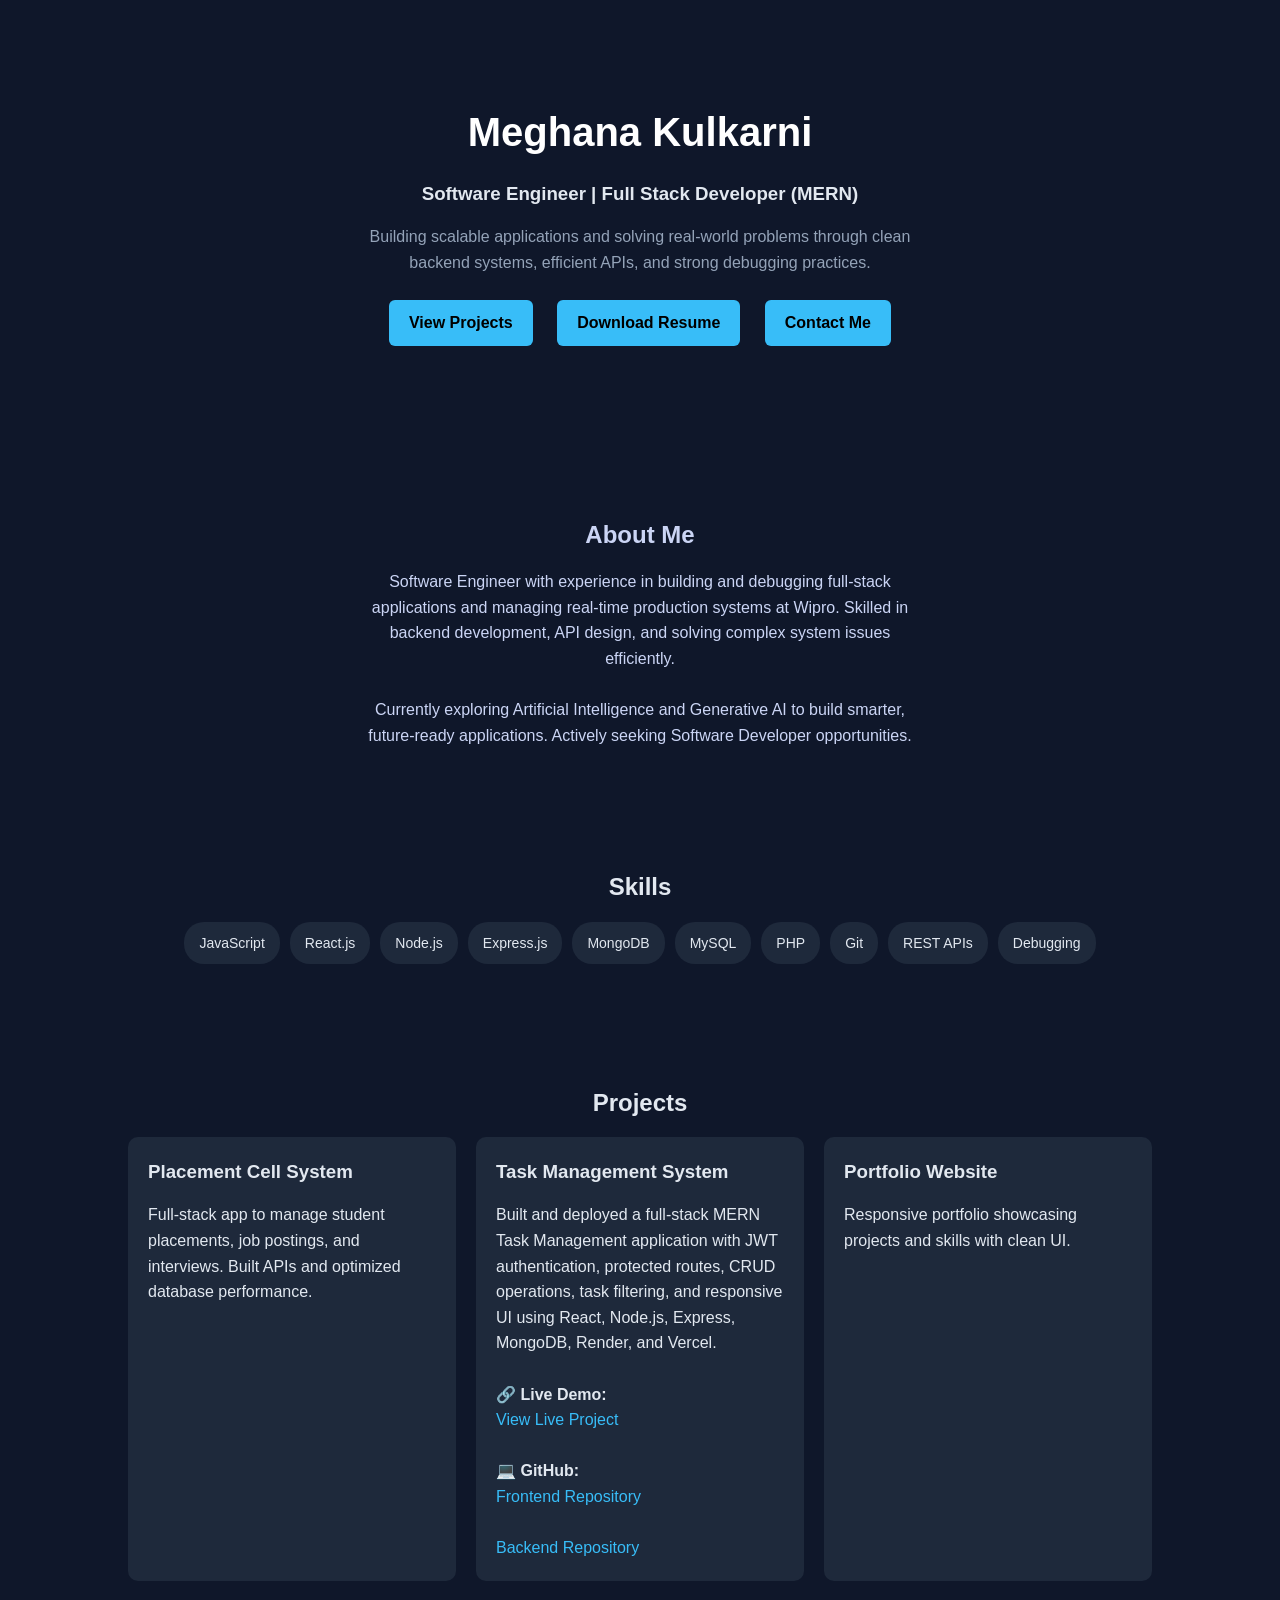
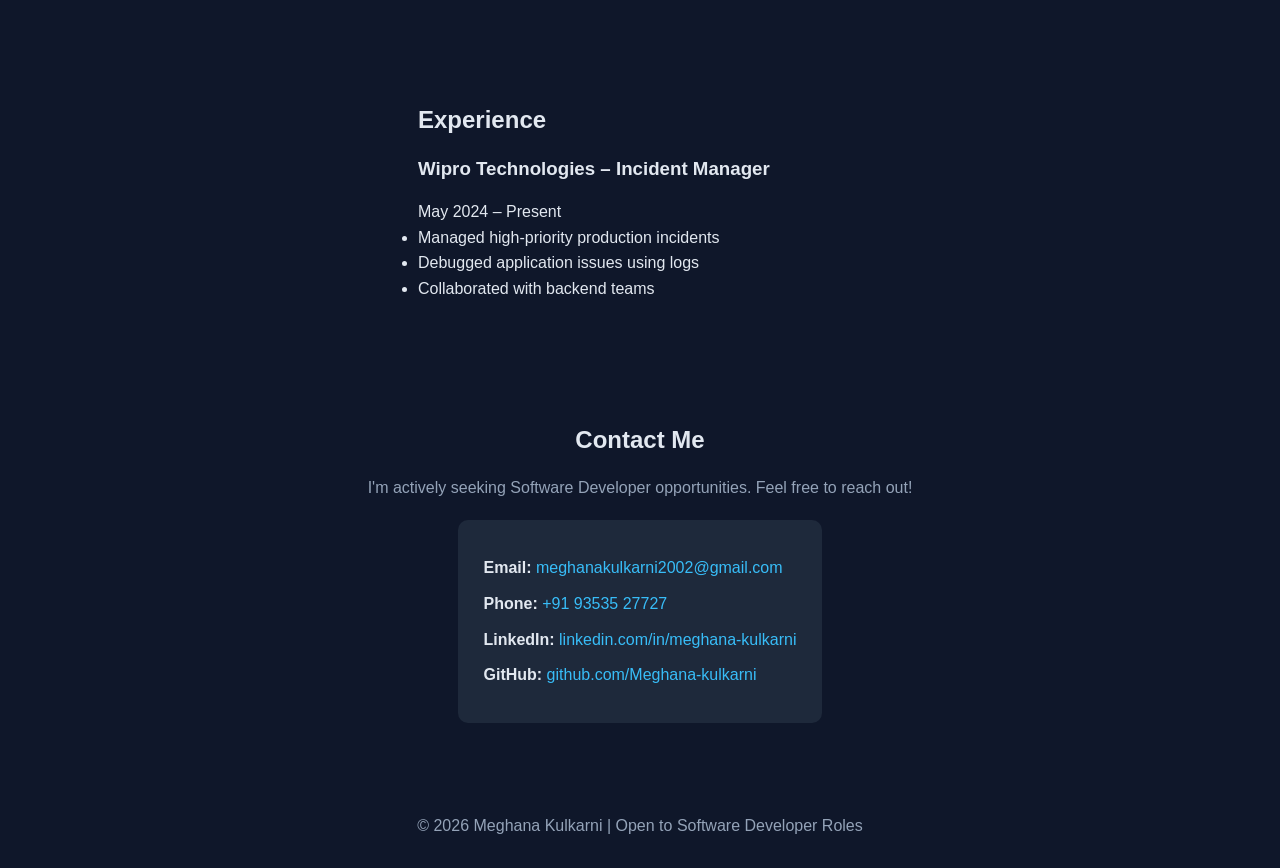
==== commit e656d6a6: "Add files via upload" ====
--- a/index.html
+++ b/index.html
@@ -197,11 +197,34 @@
       </div>
 
       <div class="card">
-        <h3>Job Quest (MERN)</h3>
-        <p>
-          Scalable job portal with authentication, job search, and role-based access.
-        </p>
-      </div>
+  <h3>Task Management System</h3>
+
+  <p>
+    Built and deployed a full-stack MERN Task Management application with JWT authentication, protected routes, CRUD operations, task filtering, and responsive UI using React, Node.js, Express, MongoDB, Render, and Vercel.
+  </p>
+
+  <br>
+
+  <p>
+    <strong>🔗 Live Demo:</strong><br>
+    <a href="https://task-management-frontend-1x98aooa3-meghana-kulkarnis-projects.vercel.app/" target="_blank">
+      View Live Project
+    </a>
+  </p>
+
+  <br>
+
+  <p>
+    <strong>💻 GitHub:</strong><br>
+    <a href="https://github.com/Meghana-kulkarni/task-management-frontend" target="_blank">
+      Frontend Repository
+    </a>
+    <br><br>
+    <a href="https://github.com/Meghana-kulkarni/task-management" target="_blank">
+      Backend Repository
+    </a>
+  </p>
+</div>
 
       <div class="card">
         <h3>Portfolio Website</h3>
@@ -267,4 +290,4 @@
   </footer>
 
 </body>
-</html>
+</html>
